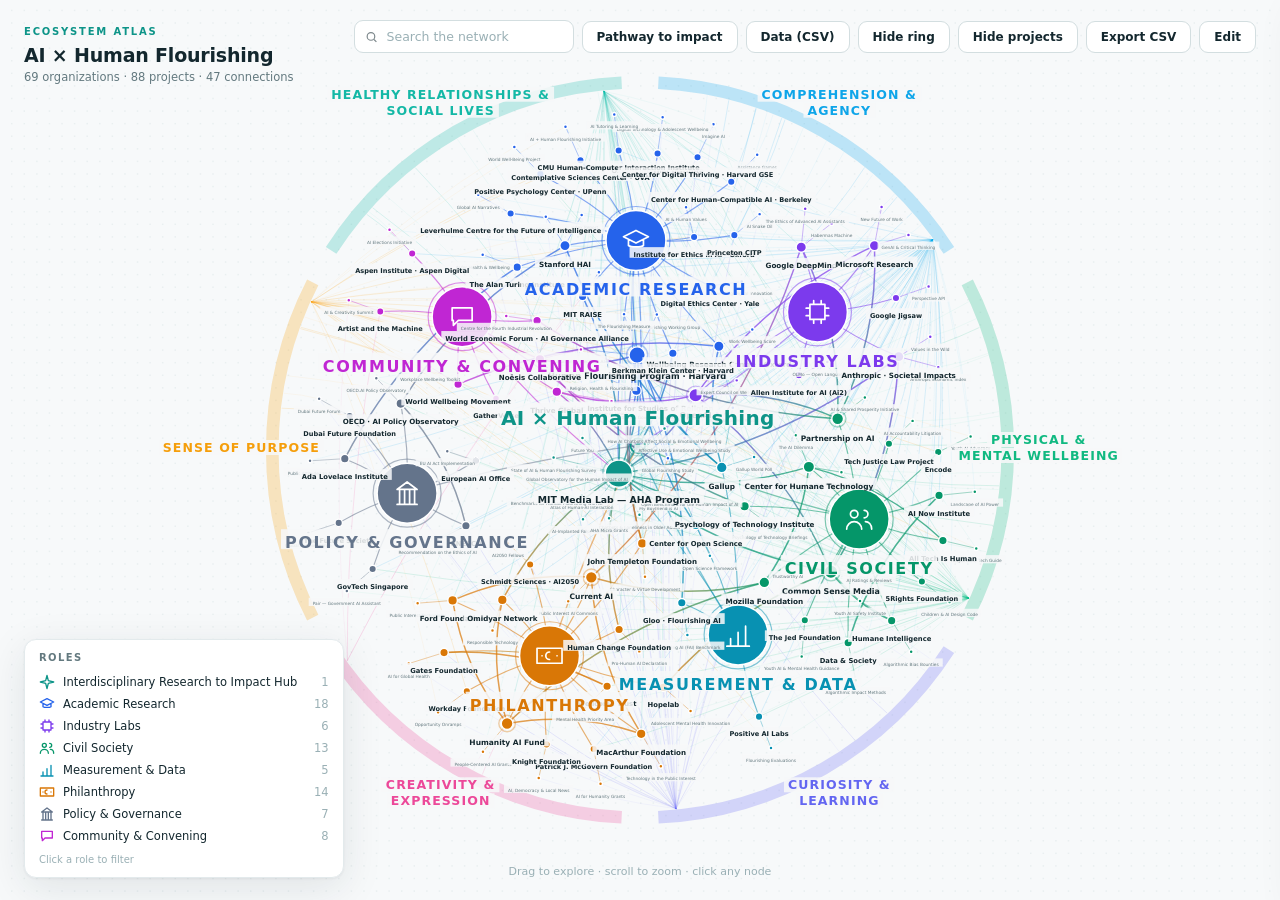
==== index.html @ dfa14d0e "make it into an app rather than a HTML" ====
<!doctype html>
<html lang="en">
<head>
<meta charset="utf-8">
<meta name="viewport" content="width=device-width, initial-scale=1">
<title>AI × Human Flourishing — Ecosystem Atlas</title>
<link rel="stylesheet" href="css/styles.css">
</head>
<body>

<canvas id="net" aria-label="Network map of organizations working on AI and human flourishing"></canvas>

<header>
  <div class="titleblock">
    <span class="eyebrow">Ecosystem Atlas</span>
    <h1>AI × Human Flourishing</h1>
    <div class="stats" id="stats"></div>
  </div>
  <div class="controls">
    <div class="search">
      <svg width="13" height="13" viewBox="0 0 24 24" fill="none" stroke="currentColor" stroke-width="2.2">
        <circle cx="11" cy="11" r="7"/><path d="m21 21-4.3-4.3"/></svg>
      <input id="q" type="search" placeholder="Search the network" autocomplete="off">
    </div>
    <button class="btn" id="pathwayBtn" title="View the pathway from funding to impact">Pathway to impact</button>
    <button class="btn" id="dataBtn" title="Browse and edit the underlying CSV tables">Data (CSV)</button>
    <button class="btn" id="ringBtn" title="Show or hide the flourishing-areas ring">Hide ring</button>
    <button class="btn" id="projBtn" title="Show or hide project nodes">Hide projects</button>
    <button class="btn" id="exportBtn" title="Download the dataset as CSV files">Export CSV</button>
    <button class="btn" id="editBtn"><span id="editLbl">Edit</span></button>
  </div>
</header>

<div id="legend" role="group" aria-label="Filter by ecosystem role"></div>

<div id="editDock">
  <button class="btn primary" id="addOrgBtn">＋ Add organization</button>
  <button class="btn" id="resetBtn">Reset to seed data</button>
</div>

<aside id="panel" aria-live="polite">
  <button class="pclose" id="pclose" aria-label="Close panel">✕</button>
  <div id="panelScroll"></div>
</aside>

<div id="overlay" role="dialog" aria-modal="true">
  <div id="overlayHead">
    <div><span class="eyebrow" id="ovEyebrow">View</span><h2 id="ovTitle"></h2></div>
    <div id="overlayTools"></div>
    <button class="btn" id="ovClose">✕ Close</button>
  </div>
  <div id="overlayBody"></div>
</div>

<div id="scrim"><div id="modal" role="dialog" aria-modal="true"></div></div>
<div id="toast" role="status"></div>
<div id="hint">Drag to explore · scroll to zoom · click any node</div>

<script type="module" src="js/main.js"></script>
</body>
</html>
---- css/styles.css ----
:root{
  --bg:#F7F9FA; --surface:#FFFFFF; --ink:#13272E; --muted:#63797F; --faint:#9AB0B5;
  --hair:#E3EAEC; --hair2:#D3DEE0; --accent:#0D9488; --accent-soft:rgba(13,148,136,.08);
  --danger:#C2455A; --shadow:0 10px 40px rgba(19,39,46,.10),0 1px 3px rgba(19,39,46,.06);
  --sans:-apple-system,"SF Pro Text","Segoe UI",system-ui,"Helvetica Neue",sans-serif;
}
@media(prefers-color-scheme:dark){:root{
  --bg:#0B1214; --surface:#121B1E; --ink:#E9F2F3; --muted:#8FA5AB; --faint:#5A6E74;
  --hair:#1F2C31; --hair2:#2B3B41; --accent:#2DD4BF; --accent-soft:rgba(45,212,191,.09);
  --danger:#F08096; --shadow:0 10px 40px rgba(0,0,0,.5),0 1px 3px rgba(0,0,0,.4);
}}
:root[data-theme="light"]{
  --bg:#F7F9FA; --surface:#FFFFFF; --ink:#13272E; --muted:#63797F; --faint:#9AB0B5;
  --hair:#E3EAEC; --hair2:#D3DEE0; --accent:#0D9488; --accent-soft:rgba(13,148,136,.08);
  --danger:#C2455A; --shadow:0 10px 40px rgba(19,39,46,.10),0 1px 3px rgba(19,39,46,.06);
}
:root[data-theme="dark"]{
  --bg:#0B1214; --surface:#121B1E; --ink:#E9F2F3; --muted:#8FA5AB; --faint:#5A6E74;
  --hair:#1F2C31; --hair2:#2B3B41; --accent:#2DD4BF; --accent-soft:rgba(45,212,191,.09);
  --danger:#F08096; --shadow:0 10px 40px rgba(0,0,0,.5),0 1px 3px rgba(0,0,0,.4);
}
*{box-sizing:border-box;margin:0;padding:0}
html,body{height:100%}
body{background:var(--bg);color:var(--ink);font-family:var(--sans);overflow:hidden;
     -webkit-font-smoothing:antialiased}
canvas#net{position:fixed;inset:0;display:block;cursor:grab}
canvas#net.grabbing{cursor:grabbing}
canvas#net.pointing{cursor:pointer}

.eyebrow{font-size:10px;font-weight:600;letter-spacing:.18em;color:var(--accent);
         text-transform:uppercase}

header{position:fixed;top:0;left:0;right:0;padding:20px 24px;display:flex;
       justify-content:space-between;align-items:flex-start;gap:16px;pointer-events:none;z-index:20}
.titleblock{pointer-events:auto}
.titleblock h1{font-size:19px;font-weight:650;letter-spacing:-.01em;margin-top:5px}
.stats{font-size:11.5px;color:var(--muted);margin-top:4px}
.controls{pointer-events:auto;display:flex;gap:8px;align-items:center;flex-wrap:wrap;
          justify-content:flex-end}
.search{position:relative}
.search input{width:220px;background:var(--surface);border:1px solid var(--hair2);
  border-radius:9px;padding:8px 12px 8px 32px;color:var(--ink);font-family:var(--sans);
  font-size:12.5px;outline:none;transition:border-color .2s,width .25s,box-shadow .2s}
.search input:focus{border-color:var(--accent);width:260px;box-shadow:0 0 0 3px var(--accent-soft)}
.search input::placeholder{color:var(--faint)}
.search svg{position:absolute;left:11px;top:50%;translate:0 -50%;opacity:.55}
.btn{background:var(--surface);border:1px solid var(--hair2);border-radius:9px;
  color:var(--ink);font-family:var(--sans);font-size:12px;font-weight:550;
  padding:8px 14px;cursor:pointer;display:inline-flex;align-items:center;gap:7px;
  transition:.18s;white-space:nowrap}
.btn:hover{border-color:var(--accent);color:var(--accent)}
.btn:focus-visible,.search input:focus-visible{outline:2px solid var(--accent);outline-offset:2px}
.btn.primary{background:var(--accent);border-color:var(--accent);color:#fff;font-weight:600}
:root[data-theme="dark"] .btn.primary,body .btn.primary{color:#fff}
@media(prefers-color-scheme:dark){.btn.primary{color:#06211D}}
:root[data-theme="dark"] .btn.primary{color:#06211D}
:root[data-theme="light"] .btn.primary{color:#fff}
.btn.primary:hover{filter:brightness(1.06);color:inherit}
.btn.danger{color:var(--danger);border-color:color-mix(in srgb,var(--danger) 35%,transparent)}
.btn.danger:hover{border-color:var(--danger)}

#legend{position:fixed;left:24px;bottom:22px;z-index:20;background:var(--surface);
  border:1px solid var(--hair);border-radius:12px;padding:12px 14px;box-shadow:var(--shadow)}
#legend .eyebrow{color:var(--muted);display:block;margin-bottom:8px;letter-spacing:.14em}
.lrow{display:flex;align-items:center;gap:8px;font-size:11.5px;font-weight:500;
  color:var(--ink);padding:3px 0;cursor:pointer;user-select:none;background:none;border:0;
  width:100%;text-align:left;font-family:var(--sans)}
.lrow:hover{color:var(--accent)}
.lrow.off{opacity:.3;text-decoration:line-through}
.ldot{width:8px;height:8px;border-radius:50%;flex:none}
.licon{width:16px;height:16px;flex:none}
.lrow .n{margin-left:auto;color:var(--faint);padding-left:16px;font-variant-numeric:tabular-nums}
#legendHint{font-size:10px;color:var(--faint);margin-top:7px}

#editDock{position:fixed;right:24px;bottom:22px;z-index:20;display:none;flex-direction:column;
  gap:8px;align-items:flex-end}
#editDock.on{display:flex}

#panel{position:fixed;top:0;right:0;bottom:0;width:min(400px,100vw);z-index:30;
  background:var(--surface);border-left:1px solid var(--hair);box-shadow:var(--shadow);
  transform:translateX(105%);transition:transform .3s cubic-bezier(.2,.8,.2,1);
  display:flex;flex-direction:column}
#panel.open{transform:none}
#panelScroll{overflow-y:auto;padding:24px 24px 40px;flex:1;scrollbar-width:thin;
  scrollbar-color:var(--hair2) transparent}
.pclose{position:absolute;top:14px;right:14px;background:none;border:0;color:var(--muted);
  cursor:pointer;font-size:15px;padding:8px;line-height:1;border-radius:8px;z-index:2}
.pclose:hover{color:var(--ink);background:var(--accent-soft)}
.chip{display:inline-flex;align-items:center;gap:7px;font-size:10px;font-weight:650;
  letter-spacing:.12em;text-transform:uppercase;padding:4px 10px;border-radius:999px;
  margin-bottom:13px;color:#fff}
.chiprow{display:flex;flex-wrap:wrap;gap:6px;margin-bottom:6px}
.chiprow .chip{margin-bottom:0}
#panel h2{font-size:20px;font-weight:650;letter-spacing:-.01em;text-wrap:balance;
  padding-right:20px}
.ploc{font-size:11.5px;color:var(--muted);margin-top:8px;display:flex;align-items:center;gap:6px}
.pdesc{font-size:13.5px;line-height:1.65;color:var(--ink);opacity:.85;margin-top:14px;max-width:62ch}
.sect{margin-top:22px}
.sect .eyebrow{color:var(--muted);letter-spacing:.14em;display:block;margin-bottom:9px}
.tags{display:flex;flex-wrap:wrap;gap:6px}
.tag{font-size:11px;font-weight:500;color:var(--accent);background:var(--accent-soft);
  border-radius:6px;padding:4px 9px}
.tag.kw{color:var(--muted);background:color-mix(in srgb,var(--muted) 9%,transparent)}
.areatag{cursor:pointer;border:0;font-family:var(--sans);font-weight:600}
.areatag:hover{filter:brightness(1.12)}
.checks{display:grid;grid-template-columns:1fr 1fr;gap:5px 10px}
.check{display:flex;align-items:center;gap:7px;font-size:11.5px;color:var(--ink);cursor:pointer}
.check input{accent-color:var(--accent)}
.people{display:flex;flex-wrap:wrap;gap:6px}
.person{display:flex;align-items:center;gap:7px;font-size:12px;font-weight:500;color:var(--ink);
  border:1px solid var(--hair);border-radius:999px;padding:4px 11px 4px 5px}
.avatar{width:21px;height:21px;border-radius:50%;flex:none;display:grid;place-items:center;
  font-size:8.5px;color:#fff;font-weight:700}
.rowlist{display:flex;flex-direction:column;gap:6px}
.rowitem{display:flex;align-items:center;gap:10px;background:none;
  border:1px solid var(--hair);border-radius:10px;padding:9px 12px;cursor:pointer;
  transition:.16s;text-align:left;color:var(--ink);font-family:var(--sans);width:100%}
.rowitem:hover{border-color:var(--accent);background:var(--accent-soft)}
.rowitem .rdot{width:7px;height:7px;border-radius:50%;flex:none}
.rowitem .rname{font-size:12.5px;font-weight:550}
.rowitem .rsub{font-size:10.5px;color:var(--muted);margin-top:1px}
.rowitem .rx{margin-left:auto;color:var(--faint);background:none;border:0;cursor:pointer;
  font-size:13px;padding:4px 6px;border-radius:6px}
.rowitem .rx:hover{color:var(--danger)}
.plink{font-size:12px;font-weight:500;color:var(--accent);text-decoration:none;word-break:break-all}
.plink:hover{text-decoration:underline}
.pactions{display:flex;gap:8px;flex-wrap:wrap;margin-top:24px;padding-top:16px;
  border-top:1px solid var(--hair)}
.crumb{font-size:11px;font-weight:550;color:var(--muted);margin-bottom:12px;background:none;
  border:0;cursor:pointer;display:inline-flex;align-items:center;gap:6px;font-family:var(--sans)}
.crumb:hover{color:var(--accent)}

#scrim{position:fixed;inset:0;background:color-mix(in srgb,var(--ink) 32%,transparent);
  z-index:80;display:none;align-items:center;justify-content:center;padding:20px}
#scrim.open{display:flex}
#modal{width:min(440px,100%);max-height:86vh;overflow-y:auto;background:var(--surface);
  border:1px solid var(--hair);border-radius:14px;padding:24px;box-shadow:var(--shadow)}
#modal.shake{animation:shake .4s}
@keyframes shake{20%,60%{transform:translateX(-7px)}40%,80%{transform:translateX(7px)}}
#modal h3{font-size:15.5px;font-weight:650;margin:8px 0 4px}
#modal .sub{font-size:12px;color:var(--muted);line-height:1.55;margin-bottom:14px}
.field{margin-bottom:12px}
.field label{display:block;font-size:10px;font-weight:600;letter-spacing:.12em;
  text-transform:uppercase;color:var(--muted);margin-bottom:5px}
.field input,.field textarea,.field select{width:100%;background:var(--bg);
  border:1px solid var(--hair2);border-radius:8px;color:var(--ink);
  font-size:13px;font-family:var(--sans);padding:8px 11px;outline:none;transition:.18s}
.field textarea{min-height:74px;resize:vertical;line-height:1.5}
.field input:focus,.field textarea:focus,.field select:focus{border-color:var(--accent);
  box-shadow:0 0 0 3px var(--accent-soft)}
.ferr{color:var(--danger);font-size:11.5px;font-weight:500;margin-top:8px;display:none}
.mrow{display:flex;gap:8px;justify-content:flex-end;margin-top:18px}

#toast{position:fixed;bottom:26px;left:50%;translate:-50% 0;z-index:90;background:var(--ink);
  color:var(--bg);font-size:12px;font-weight:550;padding:10px 18px;border-radius:9px;
  opacity:0;pointer-events:none;transition:opacity .3s,translate .3s;box-shadow:var(--shadow)}
#toast.show{opacity:1;translate:-50% -6px}

#hint{position:fixed;bottom:22px;left:50%;translate:-50% 0;z-index:10;font-size:11px;
  color:var(--faint);pointer-events:none;transition:opacity 1s}

/* ---------- full-screen overlay (data editor / pathway views) ---------- */
#overlay{position:fixed;inset:0;z-index:50;background:var(--bg);display:none;flex-direction:column}
#overlay.open{display:flex}
#overlayHead{display:flex;align-items:flex-start;gap:16px;padding:18px 24px;
  border-bottom:1px solid var(--hair);flex:none}
#overlayHead h2{font-size:18px;font-weight:650;letter-spacing:-.01em;margin-top:3px}
#overlayHead .eyebrow{color:var(--accent)}
#overlayTools{margin-left:auto;display:flex;gap:8px;align-items:center;flex-wrap:wrap}
#overlayBody{flex:1;overflow:auto;padding:20px 24px 60px}

/* toolbar shared by overlay views */
.tbar{display:flex;gap:8px;align-items:center;flex-wrap:wrap;margin-bottom:14px}
.tbar input,.tbar select{background:var(--surface);border:1px solid var(--hair2);border-radius:8px;
  color:var(--ink);font-family:var(--sans);font-size:12.5px;padding:7px 11px;outline:none}
.tbar input:focus,.tbar select:focus{border-color:var(--accent);box-shadow:0 0 0 3px var(--accent-soft)}
.tcount{font-size:12px;color:var(--muted);margin-left:auto}

/* ---------- CSV data editor ---------- */
.tabs{display:flex;gap:6px;margin-bottom:14px;flex-wrap:wrap}
.tab{background:var(--surface);border:1px solid var(--hair2);border-radius:999px;
  color:var(--muted);font-family:var(--sans);font-size:12px;font-weight:600;
  padding:7px 16px;cursor:pointer;transition:.16s}
.tab:hover{color:var(--accent);border-color:var(--accent)}
.tab.on{background:var(--accent);border-color:var(--accent);color:#fff}
:root[data-theme="dark"] .tab.on{color:#06211D}
@media(prefers-color-scheme:dark){.tab.on{color:#06211D}}
:root[data-theme="light"] .tab.on{color:#fff}
.csvnote{font-size:11.5px;color:var(--muted);margin-bottom:12px;max-width:90ch;line-height:1.55}
.csvwrap{overflow:auto;border:1px solid var(--hair);border-radius:12px;background:var(--surface);
  max-height:calc(100vh - 260px)}
table.csvgrid{border-collapse:separate;border-spacing:0;font-size:12px;min-width:100%}
table.csvgrid th{position:sticky;top:0;z-index:3;background:var(--bg);text-align:left;
  border-bottom:1px solid var(--hair2);border-right:1px solid var(--hair);
  padding:0;vertical-align:top;min-width:130px}
table.csvgrid th.rowctl{min-width:36px;width:36px}
table.csvgrid th .colhead{display:flex;align-items:center;gap:6px;padding:8px 8px 7px 10px}
table.csvgrid th .colname{font-size:10px;font-weight:650;letter-spacing:.08em;
  text-transform:uppercase;color:var(--muted);white-space:nowrap}
table.csvgrid th .coltype{font-size:8.5px;font-weight:600;letter-spacing:.05em;color:var(--faint);
  background:color-mix(in srgb,var(--muted) 10%,transparent);border-radius:4px;padding:1px 5px;
  text-transform:uppercase}
table.csvgrid th .colbtn{background:none;border:0;cursor:pointer;color:var(--faint);
  padding:2px 4px;border-radius:5px;font-size:11px;line-height:1}
table.csvgrid th .colbtn:hover{color:var(--accent)}
table.csvgrid th .colbtn.del:hover{color:var(--danger)}
table.csvgrid td{border-bottom:1px solid var(--hair);border-right:1px solid var(--hair);
  padding:0;vertical-align:top}
table.csvgrid td.rowctl{text-align:center;background:var(--bg);position:sticky;left:0;z-index:2}
table.csvgrid tr:hover td{background:var(--accent-soft)}
table.csvgrid tr:hover td.rowctl{background:var(--bg)}
.cell{width:100%;min-width:130px;background:none;border:0;outline:none;color:var(--ink);
  font-family:var(--sans);font-size:12px;padding:7px 10px;resize:none;display:block;
  min-height:31px;line-height:1.45;field-sizing:content;max-width:420px;max-height:150px;overflow-y:auto}
.cell:focus{background:var(--accent-soft);box-shadow:inset 0 0 0 1.5px var(--accent)}
.cell:disabled{color:var(--ink);opacity:.85;cursor:default}
.cell.badref{box-shadow:inset 0 0 0 1.5px color-mix(in srgb,var(--danger) 55%,transparent);
  color:var(--danger)}
.cell.idcell{font-weight:600;color:var(--accent);min-width:110px}
.rowdel{background:none;border:0;cursor:pointer;color:var(--faint);font-size:12px;
  padding:6px 8px;border-radius:6px}
.rowdel:hover{color:var(--danger)}
.colinput{width:110px;background:var(--surface);border:1px solid var(--accent);border-radius:5px;
  color:var(--ink);font-family:var(--sans);font-size:10.5px;font-weight:600;padding:3px 6px;
  outline:none;text-transform:none;letter-spacing:0}

/* legacy read-only directory table look (kept for pills) */
.rolepills{display:flex;flex-wrap:wrap;gap:4px}
.rolepill{font-size:9.5px;font-weight:650;letter-spacing:.03em;color:#fff;border-radius:999px;
  padding:2px 8px;white-space:nowrap}
.areapill{font-size:9.5px;font-weight:600;border-radius:999px;padding:2px 8px;white-space:nowrap}

/* pathway view */
.pathgrid{display:flex;gap:14px;align-items:stretch;min-width:min-content;padding-bottom:12px}
.pathcol{flex:1;min-width:190px;max-width:240px;background:var(--surface);border:1px solid var(--hair);
  border-radius:14px;display:flex;flex-direction:column;overflow:hidden}
.pathcol h3{font-size:12.5px;font-weight:700;padding:12px 14px 4px;display:flex;align-items:center;gap:8px}
.pathcol .stagesub{font-size:10.5px;color:var(--muted);padding:0 14px 10px}
.pathcol .stagestat{font-size:10px;color:var(--muted);padding:0 14px 10px;font-variant-numeric:tabular-nums}
.pathlist{display:flex;flex-direction:column;gap:6px;padding:0 10px 12px;overflow-y:auto}
.pathitem{display:flex;align-items:center;gap:8px;padding:7px 9px;border-radius:9px;
  border:1px solid var(--hair);cursor:pointer;background:var(--bg);transition:.15s;text-align:left;
  font-family:var(--sans);color:var(--ink);width:100%}
.pathitem:hover,.pathitem.hot{border-color:var(--accent);background:var(--accent-soft)}
.pathitem.dim{opacity:.32}
.pathitem .pdot{width:8px;height:8px;border-radius:50%;flex:none}
.pathitem .pnm{font-size:11.5px;font-weight:600;line-height:1.25}
.pathitem .pj{margin-left:auto;font-size:10px;font-weight:700;color:var(--accent);
  background:var(--accent-soft);border-radius:999px;padding:2px 7px;font-variant-numeric:tabular-nums}
.pathstep{align-self:center;color:var(--faint);flex:none;display:flex;align-items:center}
.pathnote{font-size:11.5px;color:var(--muted);margin-bottom:14px;max-width:80ch;line-height:1.55}
@media(max-width:760px){#overlayHead{flex-wrap:wrap}.pathcol{min-width:160px}}

@media(max-width:760px){
  header{padding:14px}
  .search input{width:140px}.search input:focus{width:160px}
  #legend{left:12px;bottom:12px;padding:10px 12px}
  #legendHint{display:none}
  #editDock{right:12px;bottom:12px}
  #hint{display:none}
}
@media(prefers-reduced-motion:reduce){
  *{transition-duration:.01ms!important;animation-duration:.01ms!important}
}
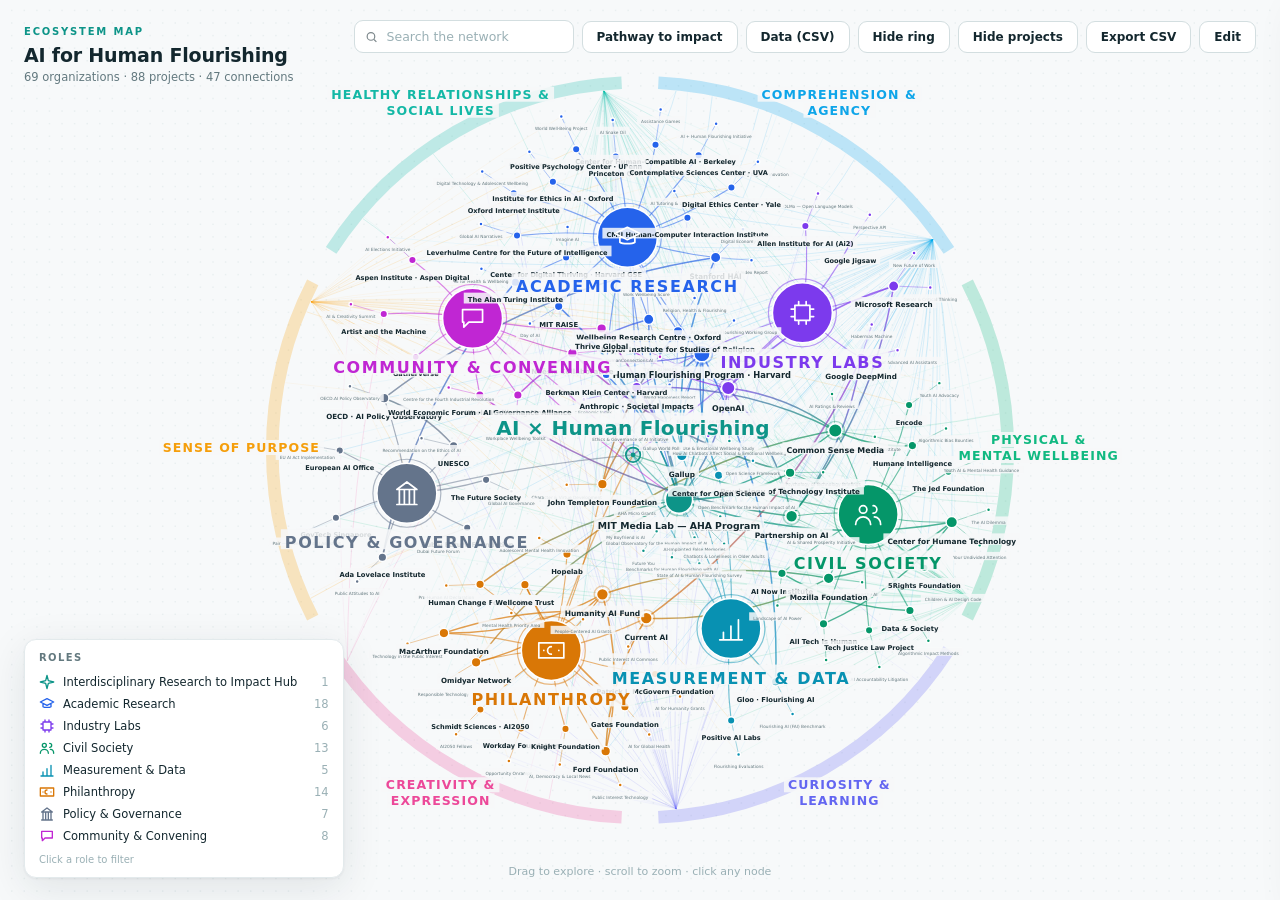
==== commit cc41214a: "Update UI for editing this Update UI for editing this" ====
--- a/index.html
+++ b/index.html
@@ -3,7 +3,7 @@
 <head>
 <meta charset="utf-8">
 <meta name="viewport" content="width=device-width, initial-scale=1">
-<title>AI × Human Flourishing — Ecosystem Atlas</title>
+<title>AI for Human Flourishing Ecosystem Map</title>
 <link rel="stylesheet" href="css/styles.css">
 </head>
 <body>
@@ -12,8 +12,8 @@
 
 <header>
   <div class="titleblock">
-    <span class="eyebrow">Ecosystem Atlas</span>
-    <h1>AI × Human Flourishing</h1>
+    <span class="eyebrow">Ecosystem Map</span>
+    <h1>AI for Human Flourishing</h1>
     <div class="stats" id="stats"></div>
   </div>
   <div class="controls">
--- a/css/styles.css
+++ b/css/styles.css
@@ -118,7 +118,9 @@
 .rowitem:hover{border-color:var(--accent);background:var(--accent-soft)}
 .rowitem .rdot{width:7px;height:7px;border-radius:50%;flex:none}
 .rowitem .rname{font-size:12.5px;font-weight:550}
-.rowitem .rsub{font-size:10.5px;color:var(--muted);margin-top:1px}
+.rowitem .rsub{font-size:10.5px;color:var(--muted);margin-top:1px;display:flex;align-items:center;gap:6px;flex-wrap:wrap}
+.rowitem .rtype{font-size:8.5px;font-weight:700;letter-spacing:.05em;text-transform:uppercase;
+  border-radius:999px;padding:1px 6px}
 .rowitem .rx{margin-left:auto;color:var(--faint);background:none;border:0;cursor:pointer;
   font-size:13px;padding:4px 6px;border-radius:6px}
 .rowitem .rx:hover{color:var(--danger)}
@@ -224,6 +226,38 @@
   color:var(--ink);font-family:var(--sans);font-size:10.5px;font-weight:600;padding:3px 6px;
   outline:none;text-transform:none;letter-spacing:0}
 
+/* tag cells (projects-per-org, grouped connections) */
+.tagcell{display:flex;flex-wrap:wrap;gap:5px;padding:8px 10px;max-width:520px;align-items:center;min-width:200px}
+.gtag{display:inline-flex;align-items:center;gap:6px;font-size:11px;font-weight:550;color:var(--accent);
+  background:var(--accent-soft);border:1px solid transparent;border-radius:999px;padding:3px 10px;
+  cursor:pointer;font-family:var(--sans);line-height:1.3;max-width:240px}
+.gtag .tlabel{white-space:nowrap;overflow:hidden;text-overflow:ellipsis}
+.gtag:hover{border-color:var(--accent)}
+.gtag.shared{color:var(--muted);background:color-mix(in srgb,var(--muted) 9%,transparent)}
+.gtag.badtag{color:var(--danger);background:color-mix(in srgb,var(--danger) 10%,transparent)}
+.gtag .x{color:var(--faint);cursor:pointer;font-size:11px;padding:0 1px;flex:none}
+.gtag .x:hover{color:var(--danger)}
+/* typed connection tag: colored pill + type badge */
+.gtag.conn{padding-left:3px}
+.gtag.conn .ttype{font-size:8.5px;font-weight:700;letter-spacing:.04em;text-transform:uppercase;
+  color:#fff;border-radius:999px;padding:2px 6px;flex:none}
+:root[data-theme="dark"] .gtag.conn .ttype{color:#06211D}
+@media(prefers-color-scheme:dark){.gtag.conn .ttype{color:#06211D}}
+:root[data-theme="light"] .gtag.conn .ttype{color:#fff}
+
+/* ＋ add-tag button and the dropdown it becomes */
+.addtag{background:none;border:1px dashed var(--hair2);border-radius:999px;color:var(--muted);
+  font-family:var(--sans);font-size:11px;font-weight:700;line-height:1;padding:4px 9px;cursor:pointer;flex:none}
+.addtag:hover{color:var(--accent);border-color:var(--accent);background:var(--accent-soft)}
+.tagsel{max-width:230px;background:var(--surface);border:1px solid var(--accent);border-radius:7px;
+  color:var(--ink);font-family:var(--sans);font-size:11px;padding:4px 6px;outline:none;
+  box-shadow:0 0 0 3px var(--accent-soft)}
+.gorg{font-weight:600;font-size:12.5px;color:var(--ink);padding:9px 10px;cursor:pointer;white-space:nowrap}
+.gorg:hover{color:var(--accent)}
+.gorg .gid{display:block;font-weight:500;font-size:10px;color:var(--faint);margin-top:2px}
+tr.flash td{animation:rowflash 2s ease-out}
+@keyframes rowflash{0%,50%{background:var(--accent-soft)}100%{background:transparent}}
+
 /* legacy read-only directory table look (kept for pills) */
 .rolepills{display:flex;flex-wrap:wrap;gap:4px}
 .rolepill{font-size:9.5px;font-weight:650;letter-spacing:.03em;color:#fff;border-radius:999px;
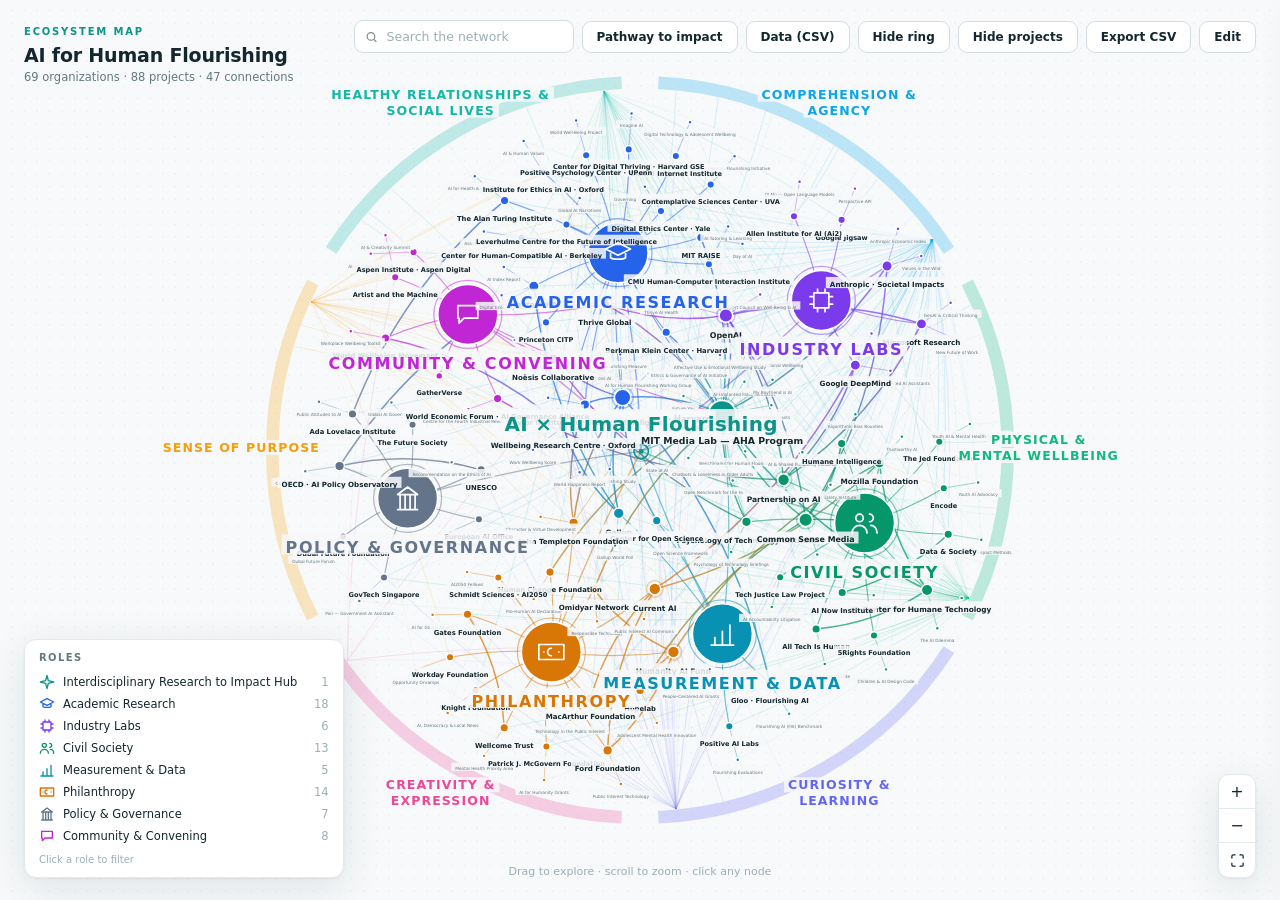
==== commit 0d3a6fa7: "add zoom in/out button" ====
--- a/index.html
+++ b/index.html
@@ -33,9 +33,16 @@
 
 <div id="legend" role="group" aria-label="Filter by ecosystem role"></div>
 
-<div id="editDock">
-  <button class="btn primary" id="addOrgBtn">＋ Add organization</button>
-  <button class="btn" id="resetBtn">Reset to seed data</button>
+<div id="rightDock">
+  <div id="editDock">
+    <button class="btn primary" id="addOrgBtn">＋ Add organization</button>
+    <button class="btn" id="resetBtn">Reset to seed data</button>
+  </div>
+  <div id="viewDock" role="group" aria-label="View controls">
+    <button class="iconbtn" id="zoomInBtn" title="Zoom in" aria-label="Zoom in">+</button>
+    <button class="iconbtn" id="zoomOutBtn" title="Zoom out" aria-label="Zoom out">−</button>
+    <button class="iconbtn" id="fullBtn" title="Full page" aria-label="Enter full page"></button>
+  </div>
 </div>
 
 <aside id="panel" aria-live="polite">
--- a/css/styles.css
+++ b/css/styles.css
@@ -72,9 +72,20 @@
 .lrow .n{margin-left:auto;color:var(--faint);padding-left:16px;font-variant-numeric:tabular-nums}
 #legendHint{font-size:10px;color:var(--faint);margin-top:7px}
 
-#editDock{position:fixed;right:24px;bottom:22px;z-index:20;display:none;flex-direction:column;
-  gap:8px;align-items:flex-end}
+#rightDock{position:fixed;right:24px;bottom:22px;z-index:20;display:flex;flex-direction:column;
+  gap:10px;align-items:flex-end}
+#editDock{display:none;flex-direction:column;gap:8px;align-items:flex-end}
 #editDock.on{display:flex}
+
+#viewDock{display:flex;flex-direction:column;background:var(--surface);border:1px solid var(--hair);
+  border-radius:11px;box-shadow:var(--shadow);overflow:hidden}
+.iconbtn{width:36px;height:34px;background:none;border:0;border-bottom:1px solid var(--hair);
+  color:var(--ink);font-family:var(--sans);font-size:16px;font-weight:500;line-height:1;
+  cursor:pointer;display:grid;place-items:center;transition:.15s;padding:0}
+.iconbtn:last-child{border-bottom:0}
+.iconbtn:hover{color:var(--accent);background:var(--accent-soft)}
+.iconbtn:focus-visible{outline:2px solid var(--accent);outline-offset:-2px}
+.iconbtn:disabled{color:var(--faint);cursor:default;background:none}
 
 #panel{position:fixed;top:0;right:0;bottom:0;width:min(400px,100vw);z-index:30;
   background:var(--surface);border-left:1px solid var(--hair);box-shadow:var(--shadow);
@@ -290,7 +301,7 @@
   .search input{width:140px}.search input:focus{width:160px}
   #legend{left:12px;bottom:12px;padding:10px 12px}
   #legendHint{display:none}
-  #editDock{right:12px;bottom:12px}
+  #rightDock{right:12px;bottom:12px}
   #hint{display:none}
 }
 @media(prefers-reduced-motion:reduce){
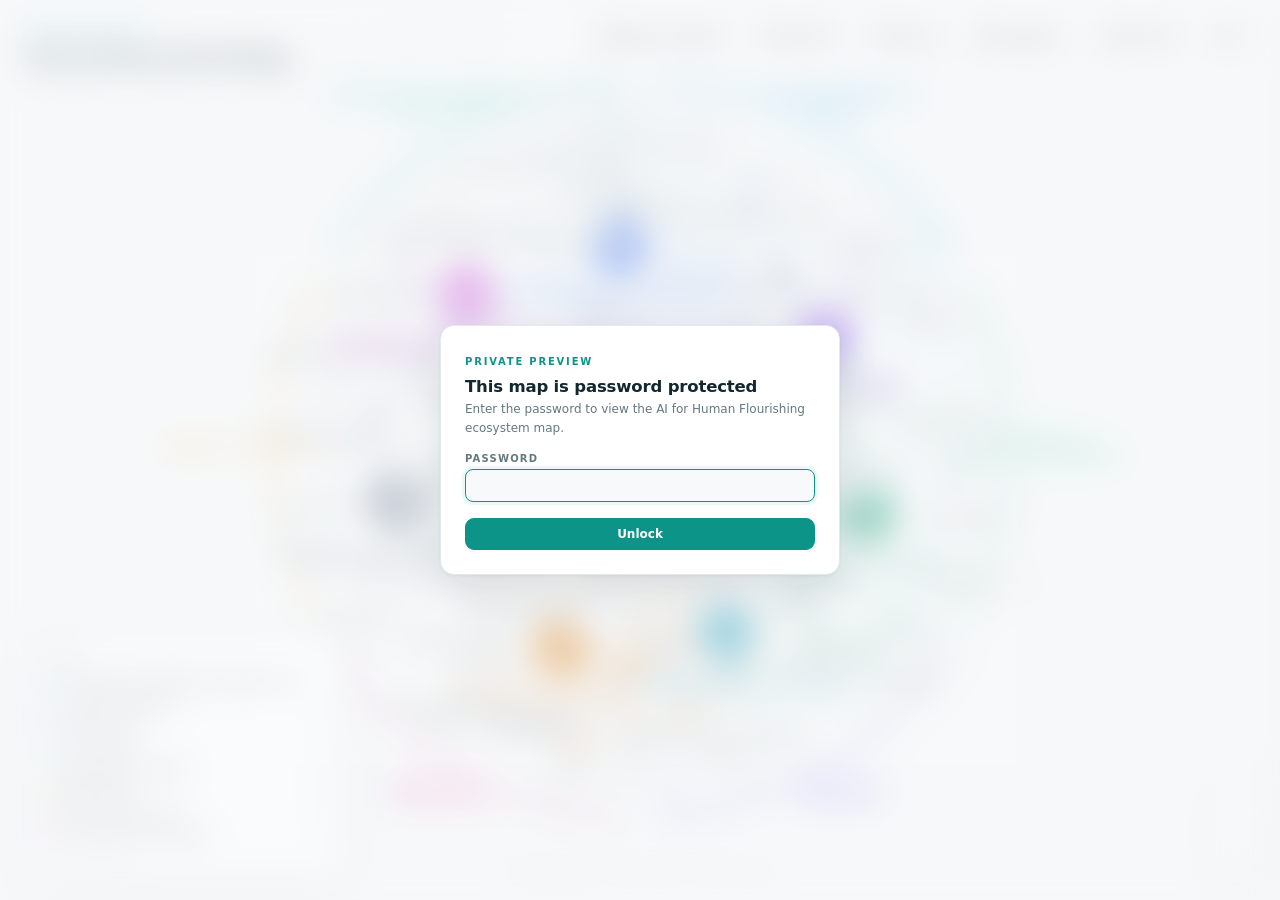
==== commit f6e375e6: "Add password protection mechanism" ====
--- a/index.html
+++ b/index.html
@@ -6,7 +6,21 @@
 <title>AI for Human Flourishing Ecosystem Map</title>
 <link rel="stylesheet" href="css/styles.css">
 </head>
-<body>
+<body class="locked">
+
+<div id="gate" role="dialog" aria-modal="true" aria-labelledby="gateTitle">
+  <form id="gateCard" autocomplete="off">
+    <span class="eyebrow">Private preview</span>
+    <h2 id="gateTitle">This map is password protected</h2>
+    <p class="sub">Enter the password to view the AI for Human Flourishing ecosystem map.</p>
+    <div class="field">
+      <label for="gatePw">Password</label>
+      <input id="gatePw" type="password" autocomplete="off" autofocus>
+    </div>
+    <div class="ferr" id="gateErr">Incorrect password — hint: what this whole map is about.</div>
+    <button class="btn primary" id="gateGo" type="submit">Unlock</button>
+  </form>
+</div>
 
 <canvas id="net" aria-label="Network map of organizations working on AI and human flourishing"></canvas>
 
@@ -63,6 +77,7 @@
 <div id="toast" role="status"></div>
 <div id="hint">Drag to explore · scroll to zoom · click any node</div>
 
+<script src="js/gate.js"></script>
 <script type="module" src="js/main.js"></script>
 </body>
 </html>
--- a/css/styles.css
+++ b/css/styles.css
@@ -143,6 +143,17 @@
   border:0;cursor:pointer;display:inline-flex;align-items:center;gap:6px;font-family:var(--sans)}
 .crumb:hover{color:var(--accent)}
 
+/* password gate — everything but the gate card is blurred and inert while locked */
+body.locked > :not(#gate){filter:blur(16px);pointer-events:none;user-select:none}
+#gate{position:fixed;inset:0;z-index:200;display:flex;align-items:center;justify-content:center;
+  padding:20px;background:color-mix(in srgb,var(--bg) 62%,transparent)}
+#gateCard{width:min(400px,100%);background:var(--surface);border:1px solid var(--hair);
+  border-radius:14px;padding:24px;box-shadow:var(--shadow);text-align:left}
+#gateCard.shake{animation:shake .4s}
+#gateCard h2{font-size:16.5px;font-weight:650;letter-spacing:-.01em;margin:8px 0 4px}
+#gateCard .sub{font-size:12px;color:var(--muted);line-height:1.55;margin-bottom:16px}
+#gateCard .btn.primary{width:100%;justify-content:center;margin-top:4px}
+
 #scrim{position:fixed;inset:0;background:color-mix(in srgb,var(--ink) 32%,transparent);
   z-index:80;display:none;align-items:center;justify-content:center;padding:20px}
 #scrim.open{display:flex}
@@ -248,8 +259,8 @@
 .gtag.badtag{color:var(--danger);background:color-mix(in srgb,var(--danger) 10%,transparent)}
 .gtag .x{color:var(--faint);cursor:pointer;font-size:11px;padding:0 1px;flex:none}
 .gtag .x:hover{color:var(--danger)}
-/* typed connection tag: colored pill + type badge */
-.gtag.conn{padding-left:3px}
+/* typed connection tag: colored pill + directional type badge */
+.gtag.conn{padding-left:3px;max-width:290px}
 .gtag.conn .ttype{font-size:8.5px;font-weight:700;letter-spacing:.04em;text-transform:uppercase;
   color:#fff;border-radius:999px;padding:2px 6px;flex:none}
 :root[data-theme="dark"] .gtag.conn .ttype{color:#06211D}
